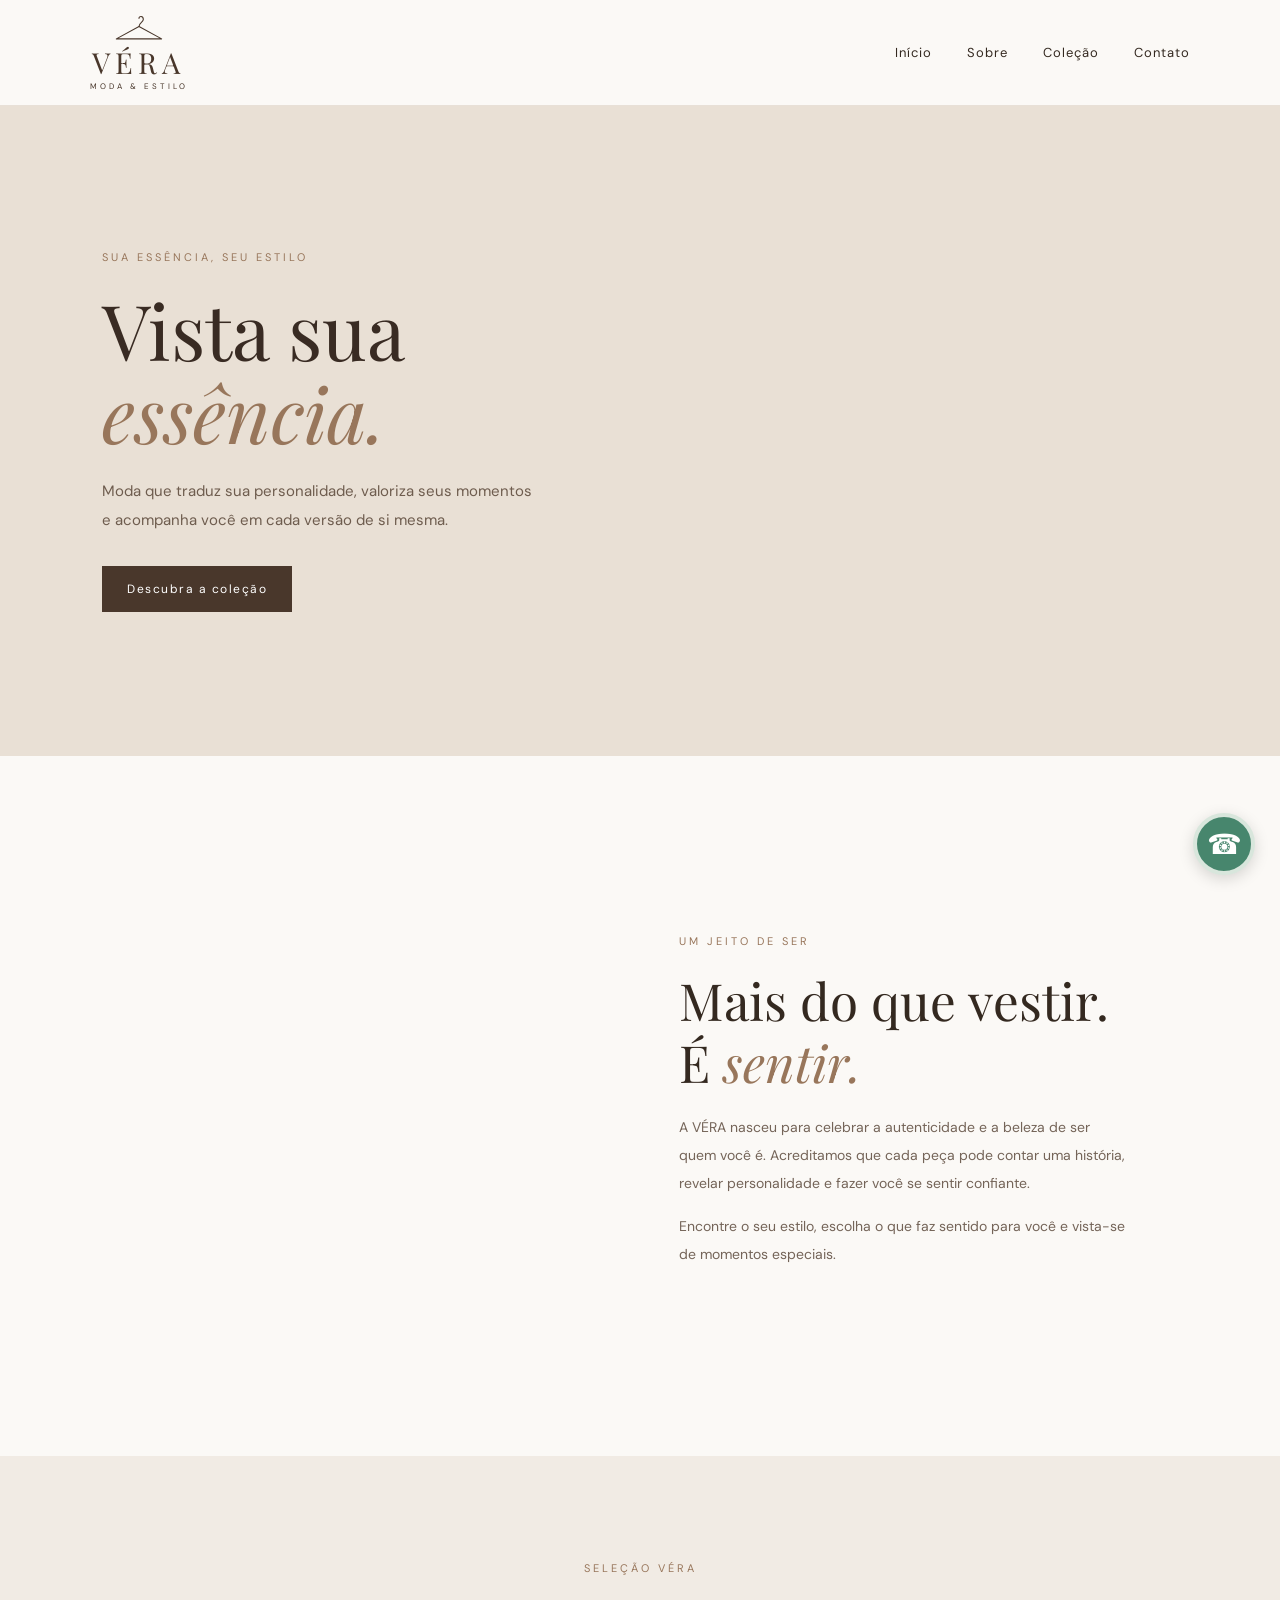
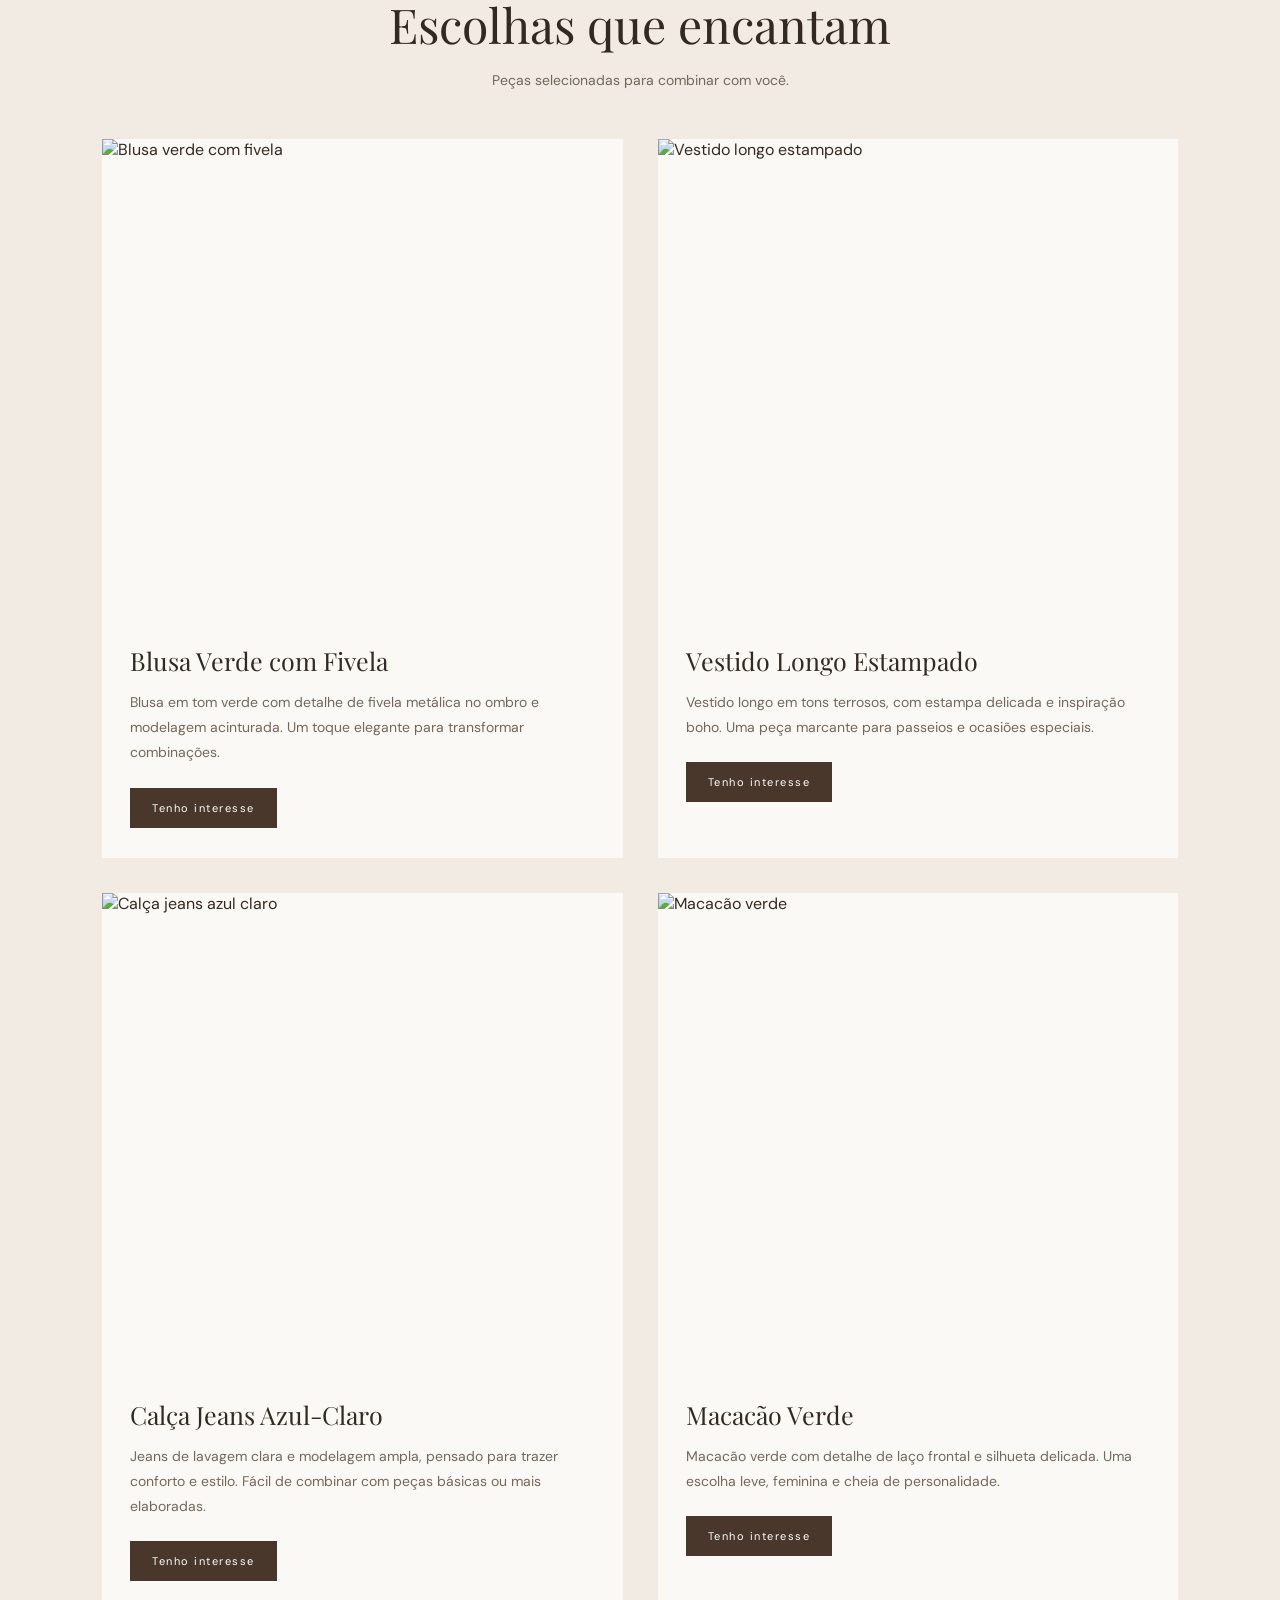
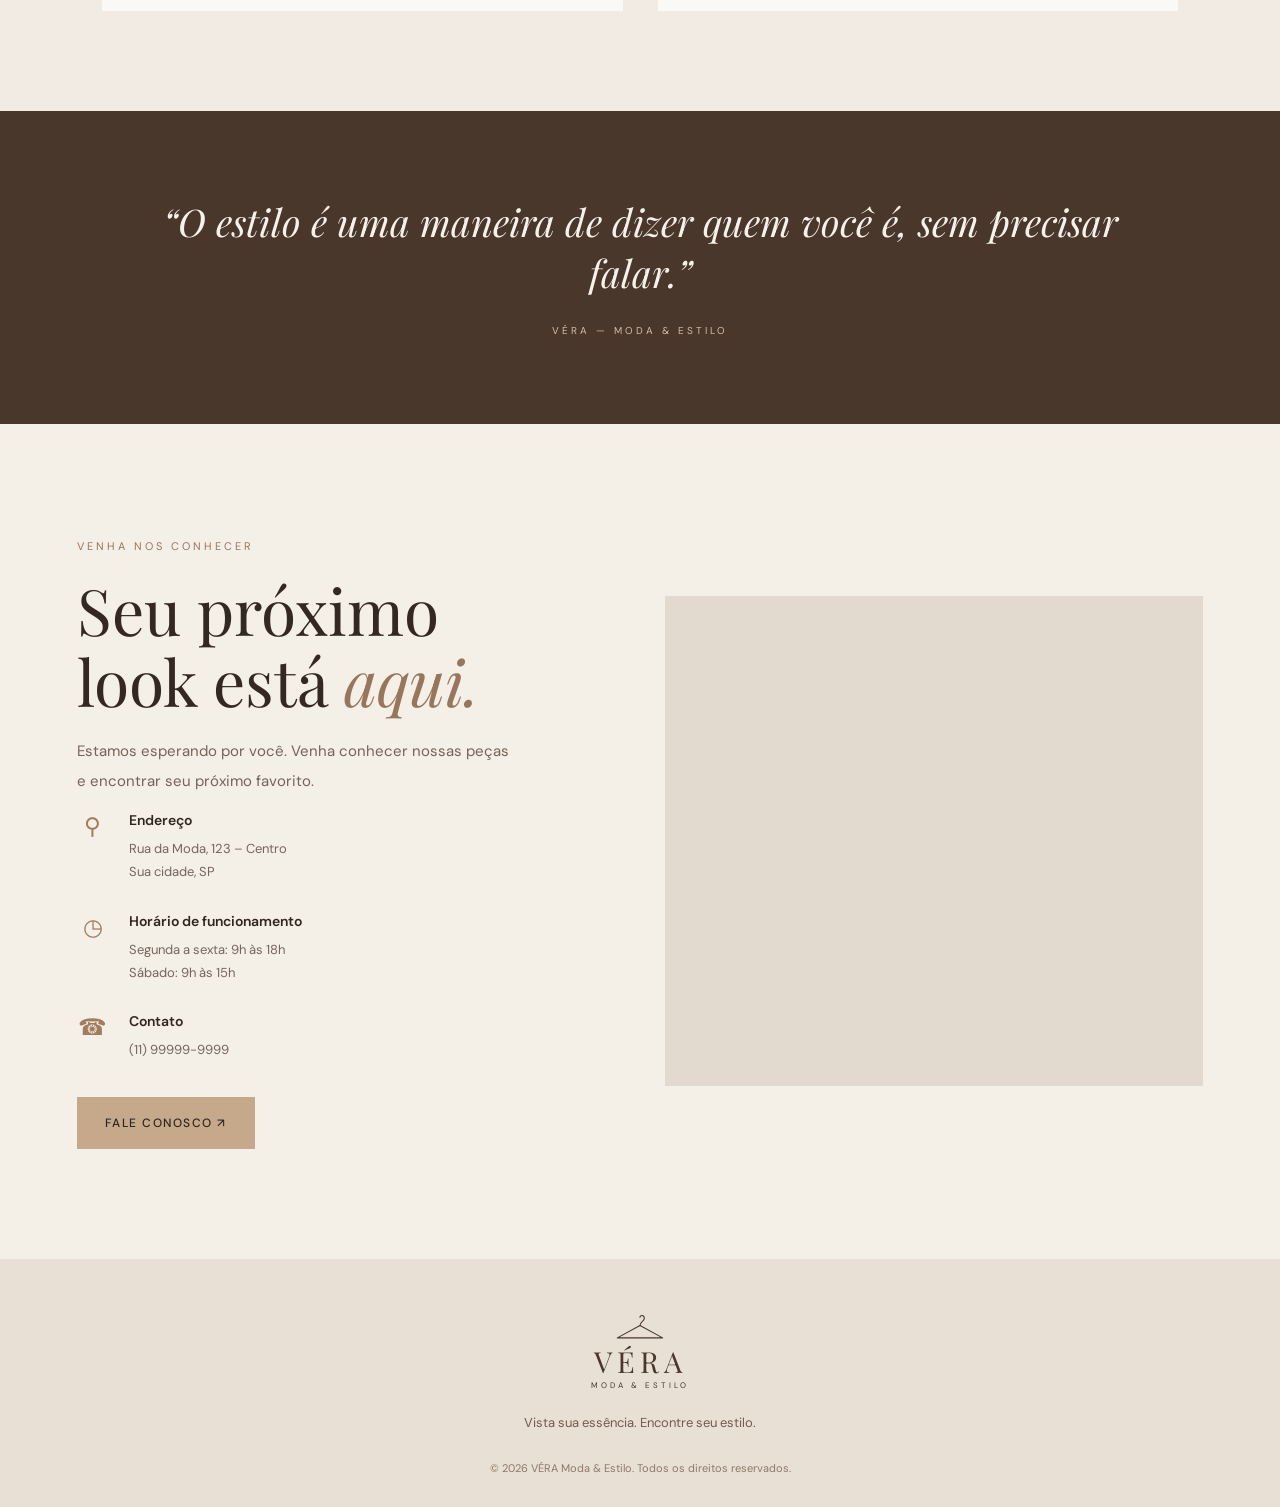
==== aula14/index.html @ 7b1ff332 "Aula - 14" ====
<!DOCTYPE html>
<html lang="pt-BR">
<head>
    <meta charset="UTF-8">
    <meta name="viewport" content="width=device-width, initial-scale=1.0">
    <title>VÉRA | Moda & Estilo</title>

    <link rel="preconnect" href="https://fonts.googleapis.com">
    <link rel="preconnect" href="https://fonts.gstatic.com" crossorigin>

    <link href="https://fonts.googleapis.com/css2?family=DM+Sans:wght@300;400;500;600&family=Playfair+Display:wght@400;500;600&display=swap" rel="stylesheet">

    <link rel="stylesheet" href="estilo.css">
</head>
<body>

    <!-- CABEÇALHO -->
    <header class="cabecalho">

        <a class="logo" href="#inicio">
            <svg class="logo-icon" viewBox="0 0 100 55" fill="none" xmlns="http://www.w3.org/2000/svg">
                <path d="M50 5 C50 0 58 0 58 7 C58 12 50 13 50 20" stroke="currentColor" stroke-width="2" stroke-linecap="round"/>
                <path d="M50 20 L8 43 L92 43 L50 20" stroke="currentColor" stroke-width="2" stroke-linejoin="round" stroke-linecap="round"/>
            </svg>
            <span class="logo-name">VÉRA</span>
            <span class="logo-sub">MODA & ESTILO</span>
        </a>

        <button class="menu-toggle" aria-label="Abrir menu" aria-expanded="false">☰</button>

        <nav class="nav">
            <a href="#inicio">Início</a>
            <a href="#sobre">Sobre</a>
            <a href="#colecao">Coleção</a>
            <a href="#contato">Contato</a>
        </nav>

    </header>

    <main>

        <!-- INÍCIO -->
        <section class="hero" id="inicio">

            <div class="hero-conteudo">
                <span class="eyebrow">SUA ESSÊNCIA, SEU ESTILO</span>

                <h1>Vista sua<br><em>essência.</em></h1>

                <p>
                    Moda que traduz sua personalidade, valoriza seus momentos
                    e acompanha você em cada versão de si mesma.
                </p>

                <a class="botao" href="#colecao">Descubra a coleção</a>
            </div>

            <div class="hero-imagem"></div>

        </section>

        <!-- SOBRE -->
        <section class="sobre" id="sobre">

            <div class="sobre-imagem"></div>

            <div class="sobre-texto">
                <span class="eyebrow">UM JEITO DE SER</span>

                <h2>Mais do que vestir.<br>É <em>sentir.</em></h2>

                <p>
                    A VÉRA nasceu para celebrar a autenticidade e a beleza
                    de ser quem você é. Acreditamos que cada peça pode
                    contar uma história, revelar personalidade e fazer
                    você se sentir confiante.
                </p>

                <p>
                    Encontre o seu estilo, escolha o que faz sentido para
                    você e vista-se de momentos especiais.
                </p>
            </div>

        </section>

        <!-- COLEÇÃO -->
        <section class="colecao" id="colecao">

            <div class="titulo-colecao">
                <span class="eyebrow">SELEÇÃO VÉRA</span>
                <h2>Escolhas que encantam</h2>
                <p>Peças selecionadas para combinar com você.</p>
            </div>

            <div class="produtos">

                <article class="produto">
                    <img src="imagens/blusa-verde.webp" alt="Blusa verde com fivela">
                    <div class="produto-info">
                        <h3>Blusa Verde com Fivela</h3>
                        <p>
                            Blusa em tom verde com detalhe de fivela
                            metálica no ombro e modelagem acinturada.
                            Um toque elegante para transformar combinações.
                        </p>
                        <a class="botao-comprar" href="https://wa.me/5511999999999?text=Olá!%20Tenho%20interesse%20na%20Blusa%20Verde%20com%20Fivela." target="_blank">
                            Tenho interesse
                        </a>
                    </div>
                </article>

                <article class="produto">
                    <img src="imagens/vestido-longo.webp" alt="Vestido longo estampado">
                    <div class="produto-info">
                        <h3>Vestido Longo Estampado</h3>
                        <p>
                            Vestido longo em tons terrosos, com estampa
                            delicada e inspiração boho. Uma peça marcante
                            para passeios e ocasiões especiais.
                        </p>
                        <a class="botao-comprar" href="https://wa.me/5511999999999?text=Olá!%20Tenho%20interesse%20no%20Vestido%20Longo%20Estampado." target="_blank">
                            Tenho interesse
                        </a>
                    </div>
                </article>

                <article class="produto">
                    <img src="imagens/calca-jeans.jpg" alt="Calça jeans azul claro">
                    <div class="produto-info">
                        <h3>Calça Jeans Azul-Claro</h3>
                        <p>
                            Jeans de lavagem clara e modelagem ampla,
                            pensado para trazer conforto e estilo.
                            Fácil de combinar com peças básicas
                            ou mais elaboradas.
                        </p>
                        <a class="botao-comprar" href="https://wa.me/5511999999999?text=Olá!%20Tenho%20interesse%20na%20Calça%20Jeans%20Azul-Claro." target="_blank">
                            Tenho interesse
                        </a>
                    </div>
                </article>

                <article class="produto">
                    <img src="imagens/macacao-verde.jpg" alt="Macacão verde">
                    <div class="produto-info">
                        <h3>Macacão Verde</h3>
                        <p>
                            Macacão verde com detalhe de laço frontal
                            e silhueta delicada. Uma escolha leve,
                            feminina e cheia de personalidade.
                        </p>
                        <a class="botao-comprar" href="https://wa.me/5511999999999?text=Olá!%20Tenho%20interesse%20no%20Macacão%20Verde." target="_blank">
                            Tenho interesse
                        </a>
                    </div>
                </article>

            </div>

        </section>

        <!-- FRASE -->
        <section class="frase">
            <p>
                “O estilo é uma maneira de dizer quem você é,
                sem precisar falar.”
            </p>
            <span>VÉRA — MODA & ESTILO</span>
        </section>

        <!-- CONTATO COM MAPA -->
        <section class="contato" id="contato">

            <div class="contato-texto">

                <span class="eyebrow">VENHA NOS CONHECER</span>

                <h2>Seu próximo<br>look está <em>aqui.</em></h2>

                <p class="contato-intro">
                    Estamos esperando por você. Venha conhecer
                    nossas peças e encontrar seu próximo favorito.
                </p>

                <div class="informacoes-contato">

                    <div class="item-contato">
                        <span class="icone-contato">⚲</span>
                        <div>
                            <h3>Endereço</h3>
                            <p>Rua da Moda, 123 – Centro</p>
                            <p>Sua cidade, SP</p>
                        </div>
                    </div>

                    <div class="item-contato">
                        <span class="icone-contato">◷</span>
                        <div>
                            <h3>Horário de funcionamento</h3>
                            <p>Segunda a sexta: 9h às 18h</p>
                            <p>Sábado: 9h às 15h</p>
                        </div>
                    </div>

                    <div class="item-contato">
                        <span class="icone-contato">☎</span>
                        <div>
                            <h3>Contato</h3>
                            <p>(11) 99999-9999</p>
                        </div>
                    </div>

                </div>

                <a class="botao contato-botao" href="https://wa.me/5511999999999" target="_blank">
                    FALE CONOSCO ↗
                </a>

            </div>

            <!-- MAPA -->
            <div class="mapa">
                <iframe
                    src="https://maps.google.com/maps?q=Sao%20Paulo%20SP&t=&z=13&ie=UTF8&iwloc=&output=embed"
                    width="100%"
                    height="100%"
                    style="border:0;"
                    allowfullscreen=""
                    loading="lazy"
                    referrerpolicy="no-referrer-when-downgrade">
                </iframe>
            </div>

        </section>

    </main>

    <!-- BOTÃO FLUTUANTE -->
    <a class="whatsapp-flutuante"
       href="https://wa.me/5511999999999"
       target="_blank"
       aria-label="Fale conosco pelo WhatsApp">

        <span>☎</span>

    </a>

    <!-- RODAPÉ -->
    <footer class="rodape">

        <a class="logo logo-footer" href="#inicio">
            <svg class="logo-icon" viewBox="0 0 100 55" fill="none" xmlns="http://www.w3.org/2000/svg">
                <path d="M50 5 C50 0 58 0 58 7 C58 12 50 13 50 20" stroke="currentColor" stroke-width="2" stroke-linecap="round"/>
                <path d="M50 20 L8 43 L92 43 L50 20" stroke="currentColor" stroke-width="2" stroke-linejoin="round" stroke-linecap="round"/>
            </svg>
            <span class="logo-name">VÉRA</span>
            <span class="logo-sub">MODA & ESTILO</span>
        </a>

        <p>Vista sua essência. Encontre seu estilo.</p>

        <small>© 2026 VÉRA Moda & Estilo. Todos os direitos reservados.</small>

    </footer>

    <script src="script.js"></script>

</body>
</html>
---- aula14/estilo.css ----
/* CONFIGURAÇÕES GERAIS */
* {
    margin: 0;
    padding: 0;
    box-sizing: border-box;
}

html {
    scroll-behavior: smooth;
}

body {
    font-family: 'DM Sans', sans-serif;
    color: #342920;
    background: #fbf9f6;
}

a {
    color: inherit;
}

/* CABEÇALHO */
.cabecalho {
    min-height: 100px;
    padding: 15px 7%;
    display: flex;
    justify-content: space-between;
    align-items: center;
    background: #fbf9f6;
    position: sticky;
    top: 0;
    z-index: 20;
    border-bottom: 1px solid #e8e0d7;
}

.logo {
    display: flex;
    flex-direction: column;
    align-items: center;
    text-decoration: none;
    color: #49372b;
    line-height: 1;
}

.logo-icon {
    width: 54px;
    height: 31px;
    margin-bottom: 2px;
}

.logo-name {
    font-family: 'Playfair Display', serif;
    font-size: 29px;
    letter-spacing: 5px;
}

.logo-sub {
    font-size: 8px;
    letter-spacing: 3px;
    margin-top: 5px;
}

.nav {
    display: flex;
    gap: 35px;
    align-items: center;
}

.nav a {
    text-decoration: none;
    font-size: 13px;
    letter-spacing: 1px;
    transition: color .25s;
}

.nav a:hover {
    color: #a17d5e;
}

.menu-toggle {
    display: none;
    border: 0;
    background: transparent;
    font-size: 27px;
    color: #49372b;
    cursor: pointer;
}

/* INÍCIO */
.hero {
    min-height: 650px;
    display: grid;
    grid-template-columns: 1fr 1fr;
    background: #e9e0d5;
}

.hero-conteudo {
    display: flex;
    flex-direction: column;
    align-items: flex-start;
    justify-content: center;
    padding: 80px 12% 80px 16%;
}

.eyebrow {
    color: #98765b;
    font-size: 11px;
    letter-spacing: 3px;
}

h1, h2, .produto-info h3 {
    font-family: 'Playfair Display', serif;
    font-weight: 400;
}

.hero h1 {
    font-size: clamp(48px, 6vw, 82px);
    line-height: 1.08;
    margin: 24px 0;
    color: #392b23;
}

.hero h1 em, h2 em {
    color: #98765b;
    font-weight: 400;
}

.hero p {
    max-width: 430px;
    color: #6e5c4e;
    line-height: 1.9;
    font-size: 15px;
    margin-bottom: 32px;
}

.botao, .botao-comprar {
    display: inline-block;
    padding: 15px 25px;
    text-decoration: none;
    background: #49372b;
    color: #fff;
    font-size: 12px;
    letter-spacing: 1.5px;
    transition: background .3s;
}

.botao:hover, .botao-comprar:hover {
    background: #8a6b51;
}

.hero-imagem {
    min-height: 650px;
    background: url('https://images.unsplash.com/photo-1483985988355-763728e1935b?auto=format&fit=crop&w=1200&q=85') center 30%/cover no-repeat;
}

/* SOBRE */
.sobre {
    display: grid;
    grid-template-columns: 1fr 1fr;
    gap: 8%;
    align-items: center;
    padding: 110px 12%;
}

.sobre-imagem {
    min-height: 480px;
    background: url('https://images.unsplash.com/photo-1490481651871-ab68de25d43d?auto=format&fit=crop&w=1000&q=85') center/cover no-repeat;
}

.sobre-texto h2, .contato h2 {
    font-size: clamp(38px, 4vw, 58px);
    line-height: 1.2;
    margin: 20px 0;
}

.sobre-texto p, .contato-texto p {
    font-size: 14px;
    line-height: 2;
    color: #746458;
    margin-bottom: 15px;
}

/* COLEÇÃO */
.colecao {
    padding: 100px 8%;
    background: #f1ebe4;
}

.titulo-colecao {
    text-align: center;
    margin-bottom: 50px;
}

.titulo-colecao h2 {
    font-size: clamp(34px, 4vw, 48px);
    margin: 15px 0;
}

.titulo-colecao p {
    color: #75665b;
    font-size: 14px;
}

.produtos {
    display: grid;
    grid-template-columns: repeat(2, minmax(0, 1fr));
    gap: 35px;
    max-width: 1150px;
    margin: auto;
}

.produto {
    background: #fbf9f6;
    overflow: hidden;
    transition: transform .3s;
}

.produto:hover {
    transform: translateY(-5px);
}

.produto img {
    width: 100%;
    height: 480px;
    object-fit: cover;
    display: block;
}

.produto-info {
    padding: 25px 28px 30px;
}

.produto-info h3 {
    font-size: 25px;
    margin-bottom: 13px;
}

.produto-info p {
    font-size: 14px;
    color: #75665b;
    line-height: 1.8;
    margin-bottom: 22px;
}

.botao-comprar {
    font-size: 11px;
    padding: 13px 22px;
}

/* FRASE */
.frase {
    padding: 85px 10%;
    text-align: center;
    background: #49372b;
    color: #f7f1ea;
}

.frase p {
    font-family: 'Playfair Display', serif;
    font-style: italic;
    font-size: clamp(25px, 3vw, 38px);
    margin-bottom: 20px;
}

.frase span {
    font-size: 10px;
    letter-spacing: 3px;
    color: #d2bda9;
}

/* CONTATO */
.contato {
    padding: 110px 6%;
    background: #f4efe7;
    display: grid;
    grid-template-columns: 1fr 1fr;
    gap: 50px;
    align-items: center;
}

.contato-texto {
    max-width: 530px;
}

.contato h2 {
    font-size: clamp(45px, 5vw, 65px);
    margin: 20px 0;
    line-height: 1.1;
}

.contato-intro {
    max-width: 440px;
    margin-bottom: 35px;
    font-size: 15px !important;
}

.informacoes-contato {
    display: flex;
    flex-direction: column;
    gap: 28px;
    margin-bottom: 35px;
}

.item-contato {
    display: flex;
    gap: 20px;
    align-items: flex-start;
}

.icone-contato {
    min-width: 32px;
    color: #a17d5e;
    font-size: 23px;
    text-align: center;
}

.item-contato h3 {
    font-family: 'DM Sans', sans-serif;
    font-size: 14px;
    font-weight: 600;
    margin-bottom: 8px;
    color: #30251f;
}

.item-contato p {
    color: #75665b;
    font-size: 13px;
    line-height: 1.8;
    margin: 0;
}

.contato-botao {
    padding: 18px 28px;
    background: #c6a98b;
    color: #2e241d;
    font-weight: 500;
}

.contato-botao:hover {
    background: #a17d5e;
    color: white;
}

/* MAPA */
.mapa {
    width: 100%;
    height: 490px;
    overflow: hidden;
    background: #e2d9cf;
}

.mapa iframe {
    width: 100%;
    height: 100%;
    border: none;
}

/* WHATSAPP FLUTUANTE */
.whatsapp-flutuante {
    position: fixed;
    bottom: 25px;
    right: 25px;
    width: 62px;
    height: 62px;
    border-radius: 50%;
    background: #47866d;
    color: white;
    text-decoration: none;
    display: flex;
    justify-content: center;
    align-items: center;
    font-size: 28px;
    z-index: 100;
    border: 4px solid #d8e6dc;
    box-shadow: 0 4px 15px rgba(0,0,0,.15);
    transition: transform .3s, background .3s;
}

.whatsapp-flutuante:hover {
    transform: scale(1.1);
    background: #35745c;
}

/* RODAPÉ */
.rodape {
    text-align: center;
    padding: 55px 20px 30px;
    background: #e9e0d5;
}

.logo-footer {
    margin: 0 auto 25px;
}

.rodape p {
    color: #6e5c4e;
    font-size: 13px;
    margin-bottom: 25px;
}

.rodape small {
    font-size: 11px;
    color: #8b7868;
}

/* RESPONSIVIDADE */
@media (max-width: 800px) {

    .cabecalho {
        min-height: 85px;
        padding: 12px 6%;
    }

    .menu-toggle {
        display: block;
    }

    .nav {
        display: none;
        position: absolute;
        top: 100%;
        left: 0;
        right: 0;
        background: #fbf9f6;
        padding: 22px;
        flex-direction: column;
        gap: 22px;
        border-bottom: 1px solid #e8e0d7;
    }

    .nav.open {
        display: flex;
    }

    .hero {
        grid-template-columns: 1fr;
    }

    .hero-conteudo {
        padding: 70px 8%;
    }

    .hero-imagem {
        min-height: 420px;
    }

    .sobre {
        grid-template-columns: 1fr;
        padding: 70px 8%;
        gap: 35px;
    }

    .sobre-imagem {
        min-height: 350px;
    }

    .colecao {
        padding: 70px 6%;
    }

    .produtos {
        grid-template-columns: 1fr;
        gap: 25px;
    }

    .produto img {
        height: 430px;
    }

    .contato {
        grid-template-columns: 1fr;
        padding: 75px 8%;
        gap: 40px;
    }

    .mapa {
        height: 400px;
    }
}

/* CELULARES */
@media (max-width: 480px) {

    .produto img {
        height: 350px;
    }

    .hero-imagem {
        min-height: 330px;
    }

    .sobre-imagem {
        min-height: 300px;
    }

    .contato h2 {
        font-size: 43px;
    }

    .mapa {
        height: 350px;
    }

    .whatsapp-flutuante {
        width: 56px;
        height: 56px;
        right: 15px;
        bottom: 15px;
    }
}
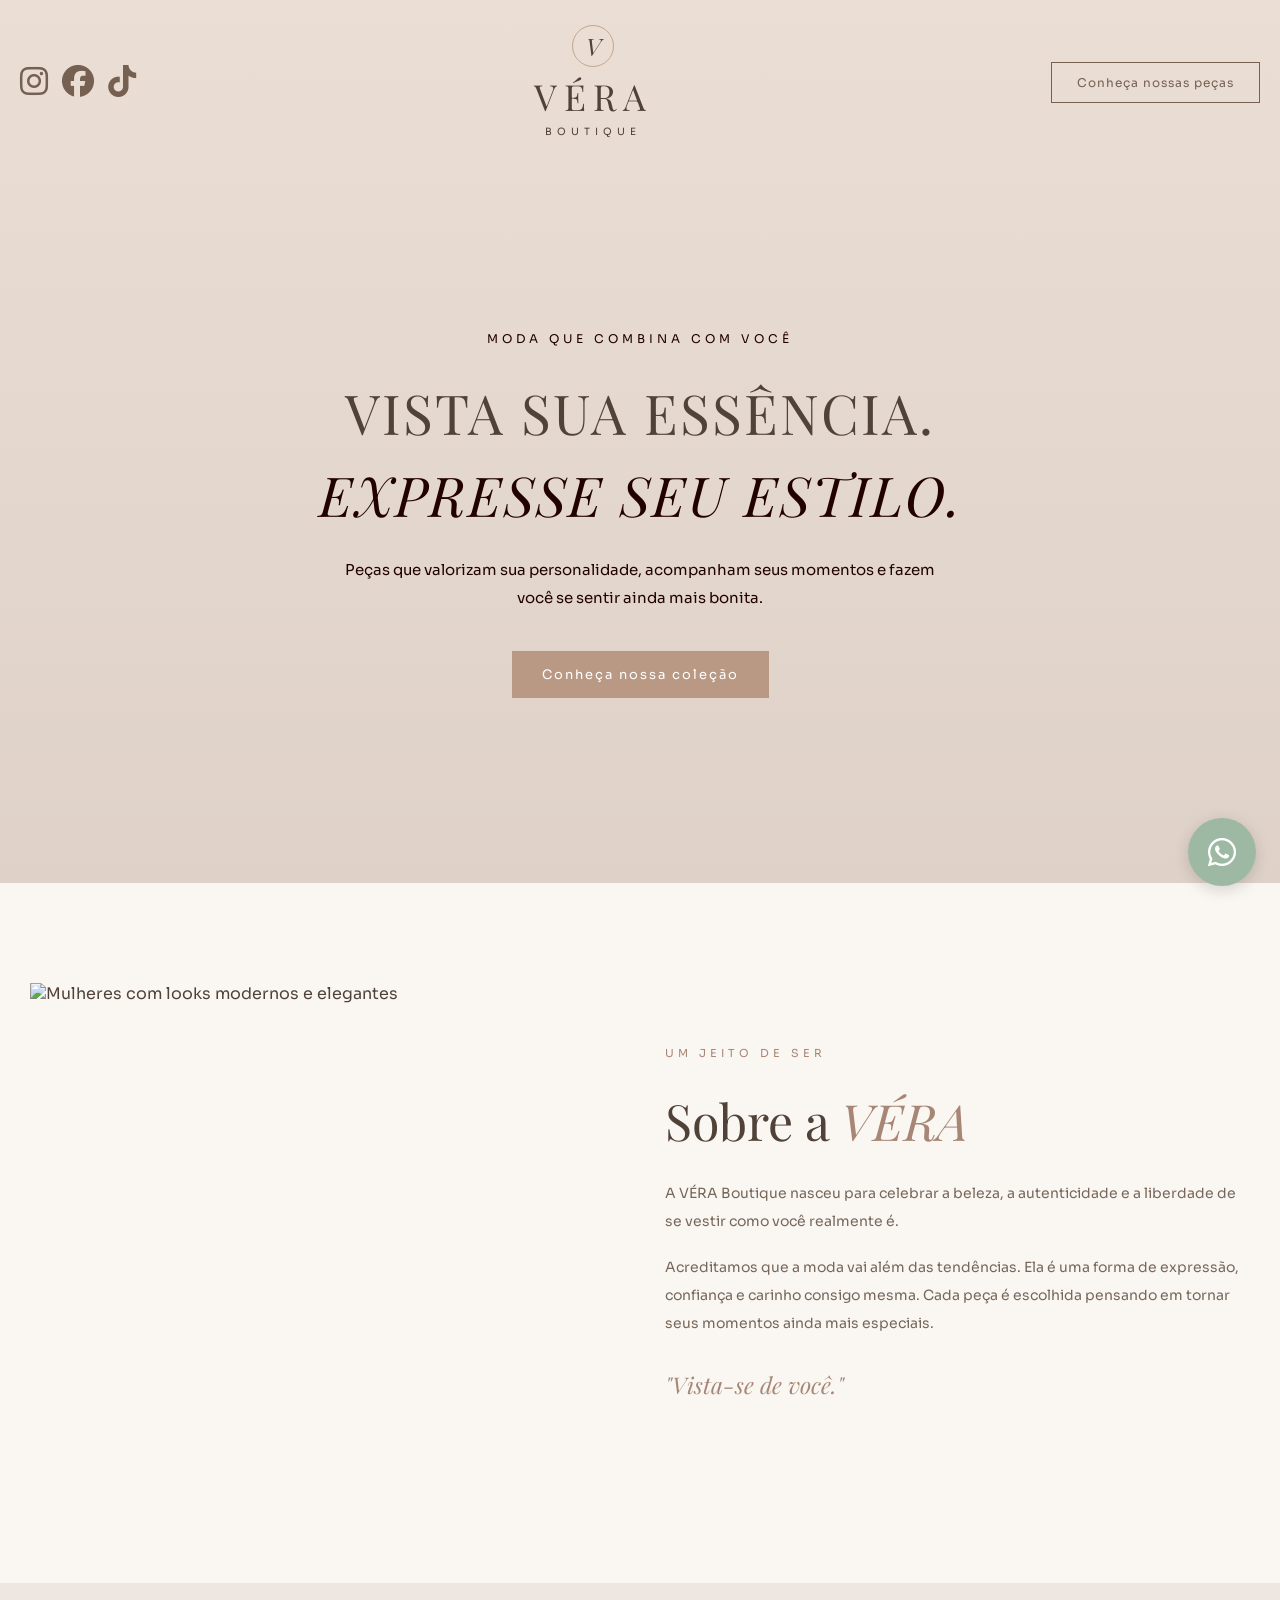
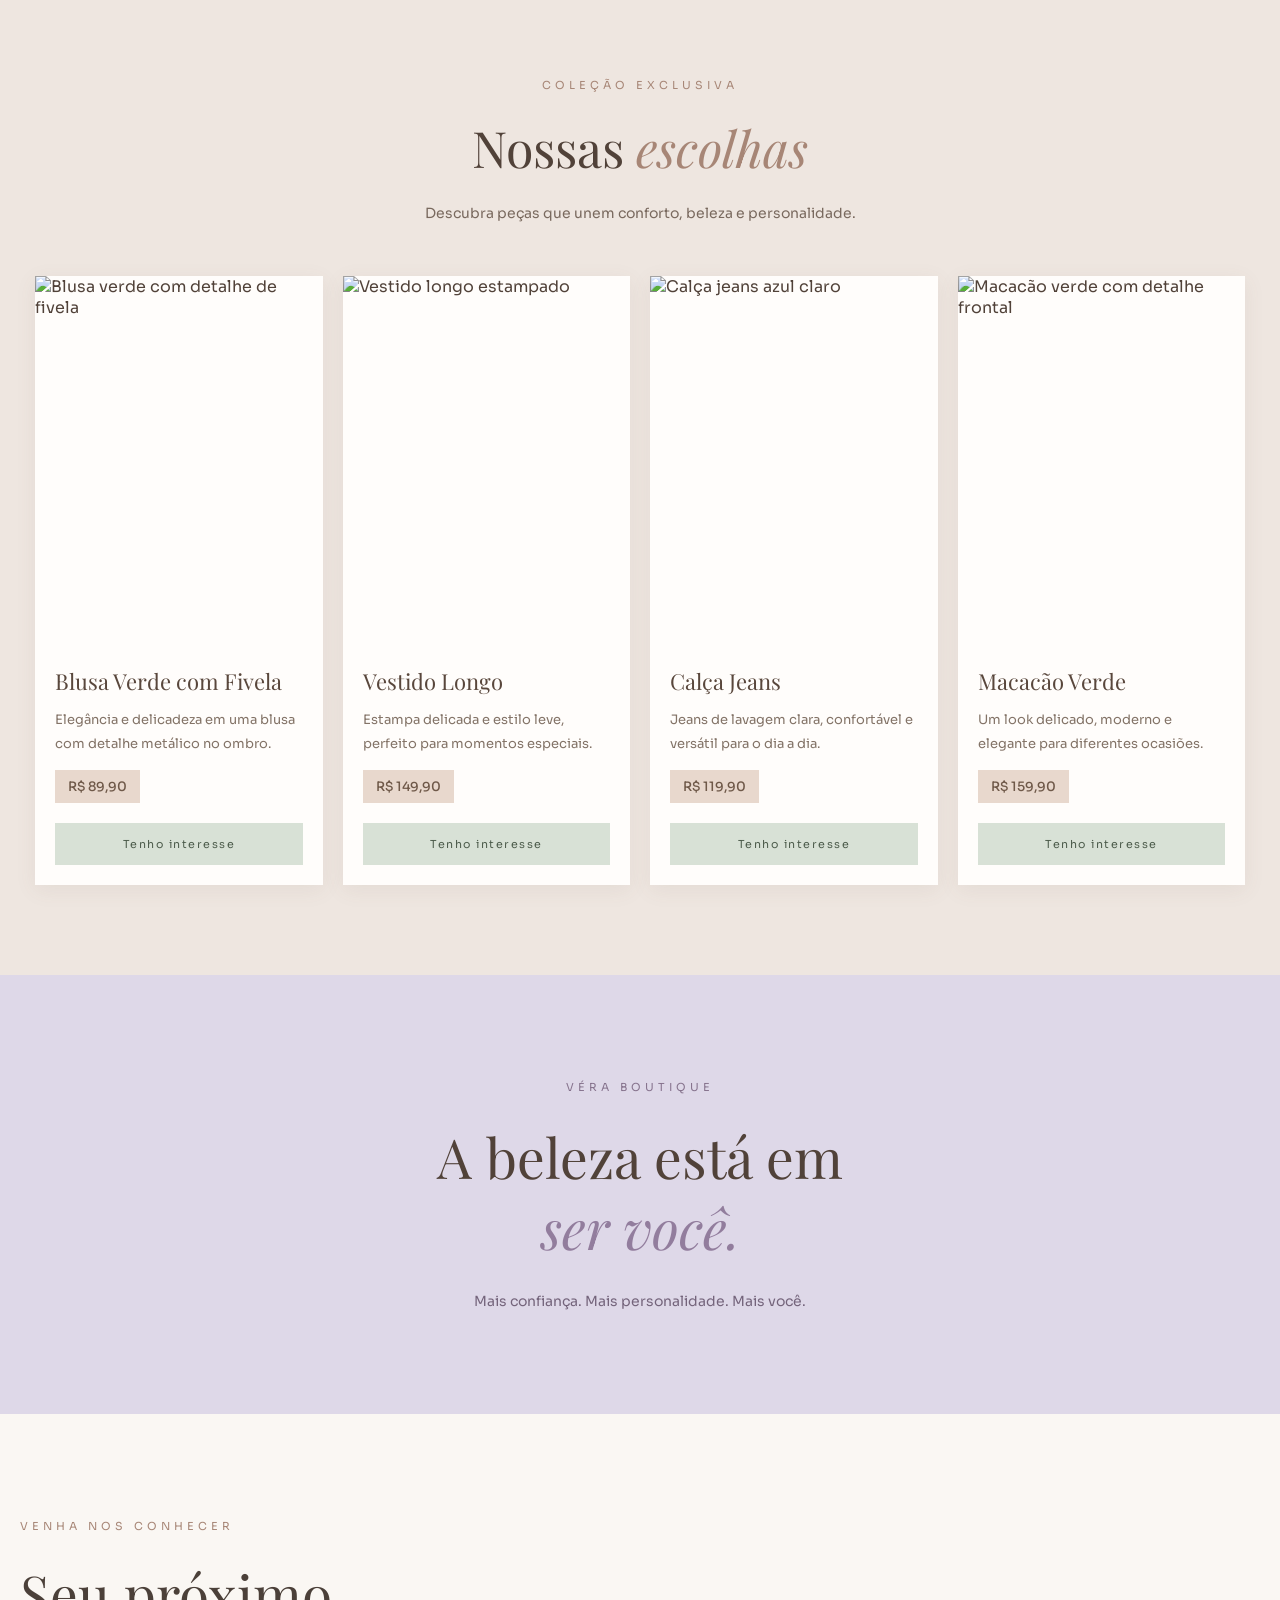
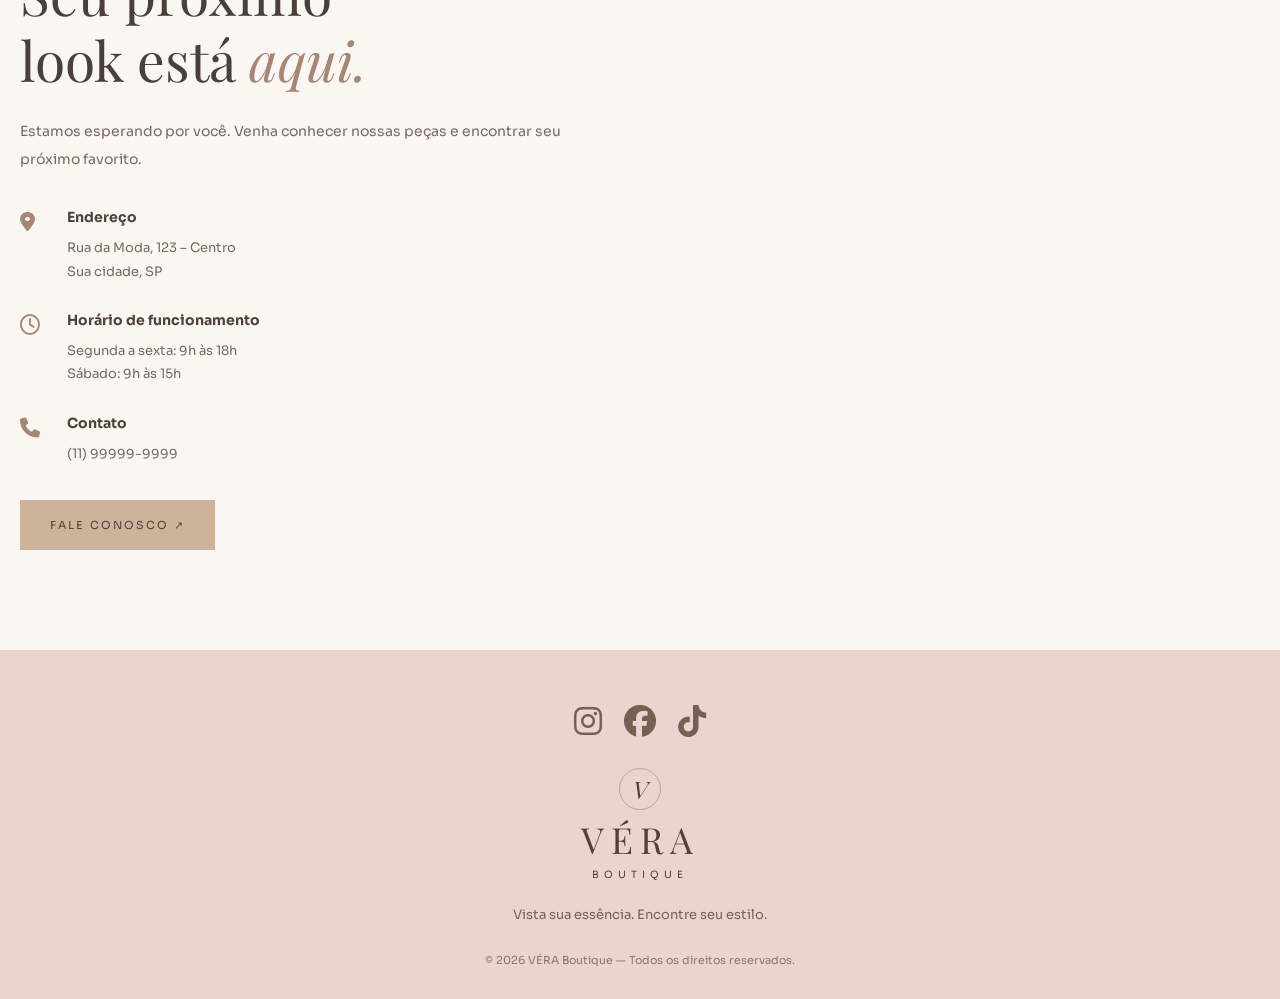
==== commit f1649a94: "Aula -14" ====
--- a/aula14/index.html
+++ b/aula14/index.html
@@ -1,270 +1,460 @@
-
 <!DOCTYPE html>
 <html lang="pt-BR">
 <head>
     <meta charset="UTF-8">
     <meta name="viewport" content="width=device-width, initial-scale=1.0">
-    <title>VÉRA | Moda & Estilo</title>
-
-    <link rel="preconnect" href="https://fonts.googleapis.com">
-    <link rel="preconnect" href="https://fonts.gstatic.com" crossorigin>
-
-    <link href="https://fonts.googleapis.com/css2?family=DM+Sans:wght@300;400;500;600&family=Playfair+Display:wght@400;500;600&display=swap" rel="stylesheet">
-
+    <meta name="description" content="VÉRA Boutique - moda, elegância e estilo.">
+    <title>VÉRA Boutique - Moda & Estilo</title>
+
+    <!-- ANIMAÇÕES AOS -->
+    <link rel="stylesheet" href="https://unpkg.com/aos@2.3.1/dist/aos.css">
+    <script src="https://unpkg.com/aos@2.3.1/dist/aos.js"></script>
+
+    <!-- ÍCONES FONT AWESOME -->
+    <link rel="stylesheet" href="https://cdnjs.cloudflare.com/ajax/libs/font-awesome/6.5.2/css/all.min.css">
+
+    <!-- FONTE -->
+    <link href="https://fonts.googleapis.com/css2?family=Sora:wght@300;400;500;600&family=Playfair+Display:ital,wght@0,400;0,500;0,600;1,400&display=swap" rel="stylesheet">
+
+    <!-- CSS -->
     <link rel="stylesheet" href="estilo.css">
 </head>
+
 <body>
 
     <!-- CABEÇALHO -->
-    <header class="cabecalho">
-
-        <a class="logo" href="#inicio">
-            <svg class="logo-icon" viewBox="0 0 100 55" fill="none" xmlns="http://www.w3.org/2000/svg">
-                <path d="M50 5 C50 0 58 0 58 7 C58 12 50 13 50 20" stroke="currentColor" stroke-width="2" stroke-linecap="round"/>
-                <path d="M50 20 L8 43 L92 43 L50 20" stroke="currentColor" stroke-width="2" stroke-linejoin="round" stroke-linecap="round"/>
-            </svg>
-            <span class="logo-name">VÉRA</span>
-            <span class="logo-sub">MODA & ESTILO</span>
-        </a>
-
-        <button class="menu-toggle" aria-label="Abrir menu" aria-expanded="false">☰</button>
-
-        <nav class="nav">
-            <a href="#inicio">Início</a>
-            <a href="#sobre">Sobre</a>
-            <a href="#colecao">Coleção</a>
-            <a href="#contato">Contato</a>
-        </nav>
-
-    </header>
-
-    <main>
-
-        <!-- INÍCIO -->
-        <section class="hero" id="inicio">
-
-            <div class="hero-conteudo">
-                <span class="eyebrow">SUA ESSÊNCIA, SEU ESTILO</span>
-
-                <h1>Vista sua<br><em>essência.</em></h1>
+    <div class="fundo-inicio">
+
+        <header>
+
+            <nav class="cabecalho-conteudo conteiner">
+
+                <div class="cabecalho-icones" data-aos="fade-down">
+
+                    <a href="#" aria-label="Instagram">
+                        <i class="fa-brands fa-instagram fa-2x"></i>
+                    </a>
+
+                    <a href="#" aria-label="Facebook">
+                        <i class="fa-brands fa-facebook fa-2x"></i>
+                    </a>
+
+                    <a href="#" aria-label="TikTok">
+                        <i class="fa-brands fa-tiktok fa-2x"></i>
+                    </a>
+
+                </div>
+
+                <div class="cabecalho-logo" data-aos="fade-up" data-aos-delay="300">
+
+                    <a href="#inicio" class="logo">
+
+                        <span class="logo-simbolo">V</span>
+
+                        <span class="logo-nome">VÉRA</span>
+
+                        <span class="logo-subtitulo">BOUTIQUE</span>
+
+                    </a>
+
+                </div>
+
+                <div data-aos="fade-down">
+
+                    <a class="cabecalho-botao"
+                       href="https://wa.me/5511999999999"
+                       target="_blank" rel="noopener">
+
+                        Conheça nossas peças
+
+                    </a>
+
+                </div>
+
+            </nav>
+
+            <!-- DESTAQUE -->
+            <main class="destaque conteiner" id="inicio"
+                  data-aos="fade-up" data-aos-delay="400">
+
+                <span class="destaque-legenda">
+                    MODA QUE COMBINA COM VOCÊ
+                </span>
+
+                <h1>
+                    VISTA SUA ESSÊNCIA.<br>
+                    <span>EXPRESSE SEU ESTILO.</span>
+                </h1>
 
                 <p>
-                    Moda que traduz sua personalidade, valoriza seus momentos
-                    e acompanha você em cada versão de si mesma.
+                    Peças que valorizam sua personalidade,
+                    acompanham seus momentos e fazem você
+                    se sentir ainda mais bonita.
                 </p>
 
-                <a class="botao" href="#colecao">Descubra a coleção</a>
+                <a href="#colecao" class="botao-contato">
+                    Conheça nossa coleção
+                </a>
+
+            </main>
+
+        </header>
+
+    </div>
+
+    <!-- SOBRE -->
+    <section class="sobre" id="sobre">
+
+        <div class="conteiner sobre-conteudo">
+
+            <div data-aos="zoom-in" data-aos-delay="100">
+
+                <img
+                    src="https://images.unsplash.com/photo-1483985988355-763728e1935b?auto=format&fit=crop&w=1000&q=85"
+                    alt="Mulheres com looks modernos e elegantes">
+
             </div>
 
-            <div class="hero-imagem"></div>
-
-        </section>
-
-        <!-- SOBRE -->
-        <section class="sobre" id="sobre">
-
-            <div class="sobre-imagem"></div>
-
-            <div class="sobre-texto">
-                <span class="eyebrow">UM JEITO DE SER</span>
-
-                <h2>Mais do que vestir.<br>É <em>sentir.</em></h2>
+            <div class="sobre-descricao"
+                 data-aos="zoom-out-left" data-aos-delay="250">
+
+                <span class="subtitulo">UM JEITO DE SER</span>
+
+                <h2>Sobre a <span>VÉRA</span></h2>
 
                 <p>
-                    A VÉRA nasceu para celebrar a autenticidade e a beleza
-                    de ser quem você é. Acreditamos que cada peça pode
-                    contar uma história, revelar personalidade e fazer
-                    você se sentir confiante.
+                    A VÉRA Boutique nasceu para celebrar a beleza,
+                    a autenticidade e a liberdade de se vestir
+                    como você realmente é.
                 </p>
 
                 <p>
-                    Encontre o seu estilo, escolha o que faz sentido para
-                    você e vista-se de momentos especiais.
+                    Acreditamos que a moda vai além das tendências.
+                    Ela é uma forma de expressão, confiança e
+                    carinho consigo mesma. Cada peça é escolhida
+                    pensando em tornar seus momentos ainda mais especiais.
                 </p>
+
+                <p class="frase-sobre">
+                    "Vista-se de você."
+                </p>
+
             </div>
 
-        </section>
-
-        <!-- COLEÇÃO -->
-        <section class="colecao" id="colecao">
-
-            <div class="titulo-colecao">
-                <span class="eyebrow">SELEÇÃO VÉRA</span>
-                <h2>Escolhas que encantam</h2>
-                <p>Peças selecionadas para combinar com você.</p>
-            </div>
-
-            <div class="produtos">
-
-                <article class="produto">
-                    <img src="imagens/blusa-verde.webp" alt="Blusa verde com fivela">
-                    <div class="produto-info">
-                        <h3>Blusa Verde com Fivela</h3>
+        </div>
+
+    </section>
+
+    <!-- COLEÇÃO -->
+    <section class="servicos" id="colecao">
+
+        <div class="servicos-conteudo conteiner">
+
+            <span class="subtitulo">COLEÇÃO EXCLUSIVA</span>
+
+            <h2>Nossas <span>escolhas</span></h2>
+
+            <p>
+                Descubra peças que unem conforto, beleza
+                e personalidade.
+            </p>
+
+        </div>
+
+        <div class="cortes">
+
+            <!-- PRODUTO 1 -->
+            <article class="corte" data-aos="fade-up" data-aos-delay="150">
+
+                <img src="imagem/blusa-verde.webp"
+                     alt="Blusa verde com detalhe de fivela">
+
+                <div class="corte-info">
+
+                    <div class="produto-texto">
+                        <strong>Blusa Verde com Fivela</strong>
+
                         <p>
-                            Blusa em tom verde com detalhe de fivela
-                            metálica no ombro e modelagem acinturada.
-                            Um toque elegante para transformar combinações.
+                            Elegância e delicadeza em uma blusa
+                            com detalhe metálico no ombro.
                         </p>
-                        <a class="botao-comprar" href="https://wa.me/5511999999999?text=Olá!%20Tenho%20interesse%20na%20Blusa%20Verde%20com%20Fivela." target="_blank">
-                            Tenho interesse
-                        </a>
-                    </div>
-                </article>
-
-                <article class="produto">
-                    <img src="imagens/vestido-longo.webp" alt="Vestido longo estampado">
-                    <div class="produto-info">
-                        <h3>Vestido Longo Estampado</h3>
+                    </div>
+
+                    <span class="corte-preco">R$ 89,90</span>
+
+                </div>
+
+                <a href="https://wa.me/5511999999999?text=Tenho%20interesse%20na%20Blusa%20Verde"
+                   target="_blank" rel="noopener"
+                   class="produto-botao">
+
+                    Tenho interesse
+
+                </a>
+
+            </article>
+
+            <!-- PRODUTO 2 -->
+            <article class="corte" data-aos="fade-up" data-aos-delay="250">
+
+                <img src="imagem/vestido-longo.webp"
+                     alt="Vestido longo estampado">
+
+                <div class="corte-info">
+
+                    <div class="produto-texto">
+                        <strong>Vestido Longo</strong>
+
                         <p>
-                            Vestido longo em tons terrosos, com estampa
-                            delicada e inspiração boho. Uma peça marcante
-                            para passeios e ocasiões especiais.
+                            Estampa delicada e estilo leve,
+                            perfeito para momentos especiais.
                         </p>
-                        <a class="botao-comprar" href="https://wa.me/5511999999999?text=Olá!%20Tenho%20interesse%20no%20Vestido%20Longo%20Estampado." target="_blank">
-                            Tenho interesse
-                        </a>
-                    </div>
-                </article>
-
-                <article class="produto">
-                    <img src="imagens/calca-jeans.jpg" alt="Calça jeans azul claro">
-                    <div class="produto-info">
-                        <h3>Calça Jeans Azul-Claro</h3>
+                    </div>
+
+                    <span class="corte-preco">R$ 149,90</span>
+
+                </div>
+
+                <a href="https://wa.me/5511999999999?text=Tenho%20interesse%20no%20Vestido%20Longo"
+                   target="_blank" rel="noopener"
+                   class="produto-botao">
+
+                    Tenho interesse
+
+                </a>
+
+            </article>
+
+            <!-- PRODUTO 3 -->
+            <article class="corte" data-aos="fade-up" data-aos-delay="350">
+
+                <img src="imagem/calca-jeans.jpg"
+                     alt="Calça jeans azul claro">
+
+                <div class="corte-info">
+
+                    <div class="produto-texto">
+                        <strong>Calça Jeans</strong>
+
                         <p>
-                            Jeans de lavagem clara e modelagem ampla,
-                            pensado para trazer conforto e estilo.
-                            Fácil de combinar com peças básicas
-                            ou mais elaboradas.
+                            Jeans de lavagem clara, confortável
+                            e versátil para o dia a dia.
                         </p>
-                        <a class="botao-comprar" href="https://wa.me/5511999999999?text=Olá!%20Tenho%20interesse%20na%20Calça%20Jeans%20Azul-Claro." target="_blank">
-                            Tenho interesse
-                        </a>
-                    </div>
-                </article>
-
-                <article class="produto">
-                    <img src="imagens/macacao-verde.jpg" alt="Macacão verde">
-                    <div class="produto-info">
-                        <h3>Macacão Verde</h3>
+                    </div>
+
+                    <span class="corte-preco">R$ 119,90</span>
+
+                </div>
+
+                <a href="https://wa.me/5511999999999?text=Tenho%20interesse%20na%20Calca%20Jeans"
+                   target="_blank" rel="noopener"
+                   class="produto-botao">
+
+                    Tenho interesse
+
+                </a>
+
+            </article>
+
+            <!-- PRODUTO 4 -->
+            <article class="corte" data-aos="fade-up" data-aos-delay="450">
+
+                <img src="imagem/macacao-verde.jpg"
+                     alt="Macacão verde com detalhe frontal">
+
+                <div class="corte-info">
+
+                    <div class="produto-texto">
+                        <strong>Macacão Verde</strong>
+
                         <p>
-                            Macacão verde com detalhe de laço frontal
-                            e silhueta delicada. Uma escolha leve,
-                            feminina e cheia de personalidade.
+                            Um look delicado, moderno e elegante
+                            para diferentes ocasiões.
                         </p>
-                        <a class="botao-comprar" href="https://wa.me/5511999999999?text=Olá!%20Tenho%20interesse%20no%20Macacão%20Verde." target="_blank">
-                            Tenho interesse
-                        </a>
-                    </div>
-                </article>
-
-            </div>
-
-        </section>
-
-        <!-- FRASE -->
-        <section class="frase">
+                    </div>
+
+                    <span class="corte-preco">R$ 159,90</span>
+
+                </div>
+
+                <a href="https://wa.me/5511999999999?text=Tenho%20interesse%20no%20Macacao%20Verde"
+                   target="_blank" rel="noopener"
+                   class="produto-botao">
+
+                    Tenho interesse
+
+                </a>
+
+            </article>
+
+        </div>
+
+    </section>
+
+    <!-- FRASE -->
+    <section class="frase-destaque">
+
+        <div class="frase-conteudo" data-aos="fade-up">
+
+            <span>VÉRA BOUTIQUE</span>
+
+            <h2>
+                A beleza está em<br>
+                <em>ser você.</em>
+            </h2>
+
             <p>
-                “O estilo é uma maneira de dizer quem você é,
-                sem precisar falar.”
+                Mais confiança. Mais personalidade.
+                Mais você.
             </p>
-            <span>VÉRA — MODA & ESTILO</span>
-        </section>
-
-        <!-- CONTATO COM MAPA -->
-        <section class="contato" id="contato">
-
-            <div class="contato-texto">
-
-                <span class="eyebrow">VENHA NOS CONHECER</span>
-
-                <h2>Seu próximo<br>look está <em>aqui.</em></h2>
-
-                <p class="contato-intro">
+
+        </div>
+
+    </section>
+
+    <!-- LOCALIZAÇÃO -->
+    <section class="localizacao" id="contato">
+
+        <div class="localizacao-conteudo conteiner">
+
+            <div class="localizacao-texto" data-aos="fade-right">
+
+                <span class="subtitulo">VENHA NOS CONHECER</span>
+
+                <h2>
+                    Seu próximo<br>
+                    look está <em>aqui.</em>
+                </h2>
+
+                <p class="localizacao-intro">
                     Estamos esperando por você. Venha conhecer
                     nossas peças e encontrar seu próximo favorito.
                 </p>
 
-                <div class="informacoes-contato">
-
-                    <div class="item-contato">
-                        <span class="icone-contato">⚲</span>
+                <div class="informacoes">
+
+                    <div class="informacao">
+
+                        <i class="fa-solid fa-location-dot"></i>
+
                         <div>
-                            <h3>Endereço</h3>
+                            <strong>Endereço</strong>
+
                             <p>Rua da Moda, 123 – Centro</p>
                             <p>Sua cidade, SP</p>
                         </div>
-                    </div>
-
-                    <div class="item-contato">
-                        <span class="icone-contato">◷</span>
+
+                    </div>
+
+                    <div class="informacao">
+
+                        <i class="fa-regular fa-clock"></i>
+
                         <div>
-                            <h3>Horário de funcionamento</h3>
+                            <strong>Horário de funcionamento</strong>
+
                             <p>Segunda a sexta: 9h às 18h</p>
                             <p>Sábado: 9h às 15h</p>
                         </div>
-                    </div>
-
-                    <div class="item-contato">
-                        <span class="icone-contato">☎</span>
+
+                    </div>
+
+                    <div class="informacao">
+
+                        <i class="fa-solid fa-phone"></i>
+
                         <div>
-                            <h3>Contato</h3>
+                            <strong>Contato</strong>
+
                             <p>(11) 99999-9999</p>
                         </div>
-                    </div>
-
-                </div>
-
-                <a class="botao contato-botao" href="https://wa.me/5511999999999" target="_blank">
+
+                    </div>
+
+                </div>
+
+                <a class="botao-localizacao"
+                   href="https://wa.me/5511999999999"
+                   target="_blank" rel="noopener">
+
                     FALE CONOSCO ↗
+
                 </a>
 
             </div>
 
             <!-- MAPA -->
-            <div class="mapa">
+            <div class="mapa" data-aos="fade-left">
+
                 <iframe
+                    title="Mapa da localização da VÉRA Boutique"
                     src="https://maps.google.com/maps?q=Sao%20Paulo%20SP&t=&z=13&ie=UTF8&iwloc=&output=embed"
                     width="100%"
-                    height="100%"
+                    height="450"
                     style="border:0;"
-                    allowfullscreen=""
+                    allowfullscreen
                     loading="lazy"
                     referrerpolicy="no-referrer-when-downgrade">
                 </iframe>
+
             </div>
 
-        </section>
-
-    </main>
-
-    <!-- BOTÃO FLUTUANTE -->
-    <a class="whatsapp-flutuante"
-       href="https://wa.me/5511999999999"
-       target="_blank"
-       aria-label="Fale conosco pelo WhatsApp">
-
-        <span>☎</span>
-
-    </a>
+        </div>
+
+    </section>
 
     <!-- RODAPÉ -->
     <footer class="rodape">
 
-        <a class="logo logo-footer" href="#inicio">
-            <svg class="logo-icon" viewBox="0 0 100 55" fill="none" xmlns="http://www.w3.org/2000/svg">
-                <path d="M50 5 C50 0 58 0 58 7 C58 12 50 13 50 20" stroke="currentColor" stroke-width="2" stroke-linecap="round"/>
-                <path d="M50 20 L8 43 L92 43 L50 20" stroke="currentColor" stroke-width="2" stroke-linejoin="round" stroke-linecap="round"/>
-            </svg>
-            <span class="logo-name">VÉRA</span>
-            <span class="logo-sub">MODA & ESTILO</span>
+        <div class="rodape-icones">
+
+            <a href="#" aria-label="Instagram">
+                <i class="fa-brands fa-instagram fa-2x"></i>
+            </a>
+
+            <a href="#" aria-label="Facebook">
+                <i class="fa-brands fa-facebook fa-2x"></i>
+            </a>
+
+            <a href="#" aria-label="TikTok">
+                <i class="fa-brands fa-tiktok fa-2x"></i>
+            </a>
+
+        </div>
+
+        <a href="#inicio" class="logo logo-rodape">
+
+            <span class="logo-simbolo">V</span>
+            <span class="logo-nome">VÉRA</span>
+            <span class="logo-subtitulo">BOUTIQUE</span>
+
         </a>
 
         <p>Vista sua essência. Encontre seu estilo.</p>
 
-        <small>© 2026 VÉRA Moda & Estilo. Todos os direitos reservados.</small>
+        <small>
+            © 2026 VÉRA Boutique — Todos os direitos reservados.
+        </small>
 
     </footer>
 
+    <!-- WHATSAPP FIXO -->
+    <a
+        href="https://wa.me/5511999999999?text=Olá!%20Gostaria%20de%20conhecer%20a%20VÉRA."
+        class="botao-whatsapp"
+        target="_blank"
+        rel="noopener"
+        aria-label="Fale com a VÉRA pelo WhatsApp"
+        data-aos="zoom-in-up"
+        data-aos-delay="400">
+
+        <i class="fa-brands fa-whatsapp"></i>
+
+        <span class="dica-texto">Fale conosco</span>
+
+    </a>
+
+    <!-- JAVASCRIPT -->
     <script src="script.js"></script>
 
 </body>
--- a/aula14/estilo.css
+++ b/aula14/estilo.css
@@ -1,511 +1,807 @@
-
-/* CONFIGURAÇÕES GERAIS */
+/* ===== BASE ===== */
+
 * {
     margin: 0;
     padding: 0;
     box-sizing: border-box;
 }
 
+body {
+    font-family: 'Sora', sans-serif;
+    background-color: #faf7f3;
+    color: #4b4039;
+}
+
 html {
     scroll-behavior: smooth;
 }
 
-body {
-    font-family: 'DM Sans', sans-serif;
-    color: #342920;
-    background: #fbf9f6;
+img {
+    width: 100%;
+    display: block;
 }
 
 a {
-    color: inherit;
-}
-
-/* CABEÇALHO */
-.cabecalho {
-    min-height: 100px;
-    padding: 15px 7%;
-    display: flex;
+    text-decoration: none;
+    cursor: pointer;
+}
+
+a:focus-visible {
+    outline: 3px solid #c49c85;
+    outline-offset: 3px;
+}
+
+.conteiner {
+    max-width: 1440px;
+    margin: 0 auto;
+    padding: 0 20px;
+}
+
+/* ===== CORES PASTEL ===== */
+
+:root {
+    --creme: #faf7f3;
+    --rosa: #ead4d0;
+    --lavanda: #ded8e8;
+    --sage: #d8e1d6;
+    --marrom: #756052;
+    --marrom-escuro: #514239;
+    --branco: #fffdfb;
+    --dourado: #c3a68c;
+}
+
+/* ===== CABEÇALHO ===== */
+
+.fundo-inicio {
+    position: relative;
+    background-color: #e8ddd4;
+    overflow: hidden;
+}
+
+.fundo-inicio::before {
+    content: '';
+    display: block;
+    position: absolute;
+    inset: 0;
+    width: 100%;
+    height: 100%;
+    z-index: 0;
+
+    background-image:
+        linear-gradient(
+            to bottom,
+            rgba(238, 224, 214, 0.35),
+            rgba(221, 207, 198, 0.85)
+        ),
+        url("https://images.unsplash.com/photo-1483985988355-763728e1935b?auto=format&fit=crop&w=1600&q=85");
+
+    background-size: cover;
+    background-repeat: no-repeat;
+    background-position: center;
+}
+
+header {
+    position: relative;
+    z-index: 1;
+}
+
+.cabecalho-conteudo {
+    display: flex;
+    align-items: center;
     justify-content: space-between;
+    padding-top: 25px;
+    padding-bottom: 25px;
+}
+
+.cabecalho-icones {
+    display: flex;
+    gap: 14px;
+}
+
+.cabecalho-icones a {
+    color: var(--marrom);
+    transition: color .4s;
+}
+
+.cabecalho-icones a:hover {
+    animation: sobe-e-desce .8s infinite alternate;
+    color: #ad817b;
+}
+
+@keyframes sobe-e-desce {
+    from {
+        transform: translateY(0) scale(1);
+    }
+
+    to {
+        transform: translateY(-8px) scale(1.1);
+    }
+}
+
+/* LOGO */
+
+.cabecalho-logo {
+    display: flex;
+    justify-content: center;
     align-items: center;
-    background: #fbf9f6;
-    position: sticky;
-    top: 0;
-    z-index: 20;
-    border-bottom: 1px solid #e8e0d7;
 }
 
 .logo {
     display: flex;
     flex-direction: column;
     align-items: center;
-    text-decoration: none;
-    color: #49372b;
-    line-height: 1;
-}
-
-.logo-icon {
-    width: 54px;
-    height: 31px;
-    margin-bottom: 2px;
-}
-
-.logo-name {
+    color: var(--marrom-escuro);
+}
+
+.logo-simbolo {
+    width: 42px;
+    height: 42px;
+    border: 1px solid var(--dourado);
+    border-radius: 50%;
+    display: flex;
+    align-items: center;
+    justify-content: center;
     font-family: 'Playfair Display', serif;
-    font-size: 29px;
+    font-size: 24px;
+    font-style: italic;
+    margin-bottom: 5px;
+}
+
+.logo-nome {
+    font-family: 'Playfair Display', serif;
+    font-size: 36px;
+    letter-spacing: 7px;
+}
+
+.logo-subtitulo {
+    font-size: 10px;
     letter-spacing: 5px;
-}
-
-.logo-sub {
-    font-size: 8px;
-    letter-spacing: 3px;
     margin-top: 5px;
 }
 
-.nav {
-    display: flex;
-    gap: 35px;
+/* BOTÃO DO CABEÇALHO */
+
+.cabecalho-botao {
+    border: 1px solid var(--marrom);
+    padding: 12px 25px;
+    color: var(--marrom);
+    background-color: transparent;
+    font-size: 12px;
+    letter-spacing: 1px;
+    transition: background-color .5s, color .5s;
+}
+
+.cabecalho-botao:hover {
+    background-color: var(--marrom);
+    color: white;
+}
+
+/* ===== DESTAQUE ===== */
+
+.destaque {
+    color: var(--marrom-escuro);
+    min-height: 80vh;
+    display: flex;
+    flex-direction: column;
     align-items: center;
-}
-
-.nav a {
-    text-decoration: none;
+    justify-content: center;
+    padding: 30px;
+    text-align: center;
+}
+
+.destaque-legenda {
+    letter-spacing: 4px;
+    font-size: 12px;
+    color: #220101;
+    margin-bottom: 25px;
+}
+
+.destaque h1 {
+    text-align: center;
+    line-height: 1.5;
+    max-width: 1000px;
+    font-family: 'Playfair Display', serif;
+    font-size: 55px;
+    font-weight: 400;
+    letter-spacing: 2px;
+}
+
+.destaque h1 span {
+    font-style: italic;
+    color: #220101;
+}
+
+.destaque p {
+    text-align: center;
+    margin: 20px 0;
+    max-width: 600px;
+    line-height: 1.9;
+    font-size: 15px;
+    color: #220101;
+}
+
+/* BOTÃO PRINCIPAL */
+
+.botao-contato {
+    padding: 15px 30px;
+    color: #fff;
+    background-color: #b99984;
     font-size: 13px;
-    letter-spacing: 1px;
-    transition: color .25s;
-}
-
-.nav a:hover {
-    color: #a17d5e;
-}
-
-.menu-toggle {
-    display: none;
-    border: 0;
-    background: transparent;
-    font-size: 27px;
-    color: #49372b;
-    cursor: pointer;
-}
-
-/* INÍCIO */
-.hero {
-    min-height: 650px;
+    letter-spacing: 2px;
+    margin: 18px 0;
+    transition: background-color .4s;
+}
+
+.botao-contato:hover {
+    background-color: #907260;
+    animation: pulsa .8s alternate infinite;
+}
+
+@keyframes pulsa {
+    from {
+        transform: scale(1);
+    }
+
+    to {
+        transform: scale(1.07);
+    }
+}
+
+/* ===== SOBRE ===== */
+
+.sobre {
+    background-color: var(--creme);
+    color: var(--marrom-escuro);
+    overflow: hidden;
+}
+
+.sobre-conteudo {
+    display: flex;
+    align-items: center;
+    justify-content: center;
+    gap: 50px;
+    padding: 100px 30px;
+}
+
+.sobre-conteudo img {
+    max-width: 600px;
+    height: 500px;
+    object-fit: cover;
+}
+
+.sobre-conteudo div {
+    flex: 1;
+}
+
+.subtitulo {
+    color: #a78676;
+    font-size: 11px;
+    letter-spacing: 4px;
+}
+
+.sobre-descricao h2 {
+    font-family: 'Playfair Display', serif;
+    font-size: 50px;
+    font-weight: 400;
+    margin: 25px 0;
+}
+
+.sobre-descricao h2 span {
+    color: #a78676;
+    font-style: italic;
+}
+
+.sobre-descricao p {
+    margin-bottom: 18px;
+    line-height: 2;
+    font-size: 14px;
+    color: #77675b;
+}
+
+.frase-sobre {
+    font-family: 'Playfair Display', serif;
+    font-style: italic;
+    color: #a78676 !important;
+    font-size: 23px !important;
+    margin-top: 25px;
+}
+
+/* ===== COLEÇÃO ===== */
+
+.servicos {
+    background-color: #eee6e0;
+    color: var(--marrom-escuro);
+    padding-top: 90px;
+}
+
+.servicos-conteudo {
+    text-align: center;
+    padding-bottom: 50px;
+}
+
+.servicos-conteudo h2 {
+    font-family: 'Playfair Display', serif;
+    font-size: 50px;
+    font-weight: 400;
+    margin: 20px 0;
+}
+
+.servicos-conteudo h2 span {
+    color: #a78676;
+    font-style: italic;
+}
+
+.servicos-conteudo p {
+    font-size: 14px;
+    color: #79695e;
+    line-height: 1.8;
+}
+
+/* CARTÕES */
+
+.cortes {
+    display: grid;
+    grid-template-columns: repeat(4, minmax(0, 1fr));
+    justify-content: center;
+    align-items: stretch;
+    gap: 20px;
+    padding: 0 35px 90px;
+}
+
+.corte {
+    display: flex;
+    flex-direction: column;
+    background-color: var(--branco);
+    box-shadow: 0 5px 20px rgba(115, 91, 75, .08);
+    overflow: hidden;
+    transition: transform .4s, box-shadow .4s;
+}
+
+.corte:hover {
+    transform: translateY(-6px);
+    box-shadow: 0 10px 25px rgba(115, 91, 75, .15);
+}
+
+.corte img {
+    width: 100%;
+    height: 370px;
+    object-fit: cover;
+    transition: transform .5s;
+}
+
+.corte img:hover {
+    transform: scale(1.05);
+}
+
+.corte-info {
+    display: flex;
+    flex-direction: column;
+    justify-content: space-between;
+    padding: 20px;
+    gap: 15px;
+    flex: 1;
+}
+
+.produto-texto strong {
+    display: block;
+    font-family: 'Playfair Display', serif;
+    font-size: 22px;
+    font-weight: 400;
+    margin-bottom: 12px;
+    color: #59473c;
+}
+
+.produto-texto p {
+    color: #837367;
+    font-size: 13px;
+    line-height: 1.8;
+}
+
+.corte-preco {
+    color: #6f5949;
+    background-color: #e8d8cd;
+    padding: 8px 13px;
+    display: inline-block;
+    align-self: flex-start;
+    font-size: 13px;
+    font-weight: 500;
+}
+
+/* BOTÃO PRODUTO */
+
+.produto-botao {
+    display: block;
+    text-align: center;
+    margin: 0 20px 20px;
+    padding: 14px;
+    background-color: #d8e1d6;
+    color: #4e5d4d;
+    font-size: 11px;
+    letter-spacing: 1.5px;
+    transition: background-color .4s, color .4s;
+}
+
+.produto-botao:hover {
+    background-color: #a8bba6;
+    color: white;
+}
+
+/* ===== FRASE DE DESTAQUE ===== */
+
+.frase-destaque {
+    background-color: #ded8e8;
+    text-align: center;
+    padding: 100px 20px;
+    color: #514239;
+}
+
+.frase-conteudo span {
+    letter-spacing: 4px;
+    font-size: 11px;
+    color: #86738d;
+}
+
+.frase-destaque h2 {
+    font-family: 'Playfair Display', serif;
+    font-weight: 400;
+    font-size: 55px;
+    line-height: 1.3;
+    margin: 25px 0;
+}
+
+.frase-destaque h2 em {
+    color: #927d9d;
+}
+
+.frase-destaque p {
+    font-size: 14px;
+    color: #74647b;
+    line-height: 1.8;
+}
+
+/* ===== LOCALIZAÇÃO ===== */
+
+.localizacao {
+    background-color: #faf7f3;
+    padding: 100px 0;
+}
+
+.localizacao-conteudo {
     display: grid;
     grid-template-columns: 1fr 1fr;
-    background: #e9e0d5;
-}
-
-.hero-conteudo {
-    display: flex;
-    flex-direction: column;
-    align-items: flex-start;
-    justify-content: center;
-    padding: 80px 12% 80px 16%;
-}
-
-.eyebrow {
-    color: #98765b;
-    font-size: 11px;
-    letter-spacing: 3px;
-}
-
-h1, h2, .produto-info h3 {
+    gap: 55px;
+    align-items: center;
+}
+
+.localizacao-texto h2 {
     font-family: 'Playfair Display', serif;
+    font-size: 55px;
+    line-height: 1.2;
     font-weight: 400;
-}
-
-.hero h1 {
-    font-size: clamp(48px, 6vw, 82px);
-    line-height: 1.08;
-    margin: 24px 0;
-    color: #392b23;
-}
-
-.hero h1 em, h2 em {
-    color: #98765b;
-    font-weight: 400;
-}
-
-.hero p {
-    max-width: 430px;
-    color: #6e5c4e;
-    line-height: 1.9;
-    font-size: 15px;
-    margin-bottom: 32px;
-}
-
-.botao, .botao-comprar {
-    display: inline-block;
-    padding: 15px 25px;
-    text-decoration: none;
-    background: #49372b;
-    color: #fff;
-    font-size: 12px;
-    letter-spacing: 1.5px;
-    transition: background .3s;
-}
-
-.botao:hover, .botao-comprar:hover {
-    background: #8a6b51;
-}
-
-.hero-imagem {
-    min-height: 650px;
-    background: url('https://images.unsplash.com/photo-1483985988355-763728e1935b?auto=format&fit=crop&w=1200&q=85') center 30%/cover no-repeat;
-}
-
-/* SOBRE */
-.sobre {
-    display: grid;
-    grid-template-columns: 1fr 1fr;
-    gap: 8%;
-    align-items: center;
-    padding: 110px 12%;
-}
-
-.sobre-imagem {
-    min-height: 480px;
-    background: url('https://images.unsplash.com/photo-1490481651871-ab68de25d43d?auto=format&fit=crop&w=1000&q=85') center/cover no-repeat;
-}
-
-.sobre-texto h2, .contato h2 {
-    font-size: clamp(38px, 4vw, 58px);
-    line-height: 1.2;
-    margin: 20px 0;
-}
-
-.sobre-texto p, .contato-texto p {
+    margin: 25px 0;
+}
+
+.localizacao-texto h2 em {
+    color: #a78676;
+}
+
+.localizacao-intro {
     font-size: 14px;
+    color: #79695e;
     line-height: 2;
-    color: #746458;
-    margin-bottom: 15px;
-}
-
-/* COLEÇÃO */
-.colecao {
-    padding: 100px 8%;
-    background: #f1ebe4;
-}
-
-.titulo-colecao {
-    text-align: center;
-    margin-bottom: 50px;
-}
-
-.titulo-colecao h2 {
-    font-size: clamp(34px, 4vw, 48px);
-    margin: 15px 0;
-}
-
-.titulo-colecao p {
-    color: #75665b;
-    font-size: 14px;
-}
-
-.produtos {
-    display: grid;
-    grid-template-columns: repeat(2, minmax(0, 1fr));
-    gap: 35px;
-    max-width: 1150px;
-    margin: auto;
-}
-
-.produto {
-    background: #fbf9f6;
-    overflow: hidden;
-    transition: transform .3s;
-}
-
-.produto:hover {
-    transform: translateY(-5px);
-}
-
-.produto img {
-    width: 100%;
-    height: 480px;
-    object-fit: cover;
-    display: block;
-}
-
-.produto-info {
-    padding: 25px 28px 30px;
-}
-
-.produto-info h3 {
-    font-size: 25px;
-    margin-bottom: 13px;
-}
-
-.produto-info p {
-    font-size: 14px;
-    color: #75665b;
-    line-height: 1.8;
-    margin-bottom: 22px;
-}
-
-.botao-comprar {
-    font-size: 11px;
-    padding: 13px 22px;
-}
-
-/* FRASE */
-.frase {
-    padding: 85px 10%;
-    text-align: center;
-    background: #49372b;
-    color: #f7f1ea;
-}
-
-.frase p {
-    font-family: 'Playfair Display', serif;
-    font-style: italic;
-    font-size: clamp(25px, 3vw, 38px);
-    margin-bottom: 20px;
-}
-
-.frase span {
-    font-size: 10px;
-    letter-spacing: 3px;
-    color: #d2bda9;
-}
-
-/* CONTATO */
-.contato {
-    padding: 110px 6%;
-    background: #f4efe7;
-    display: grid;
-    grid-template-columns: 1fr 1fr;
-    gap: 50px;
-    align-items: center;
-}
-
-.contato-texto {
-    max-width: 530px;
-}
-
-.contato h2 {
-    font-size: clamp(45px, 5vw, 65px);
-    margin: 20px 0;
-    line-height: 1.1;
-}
-
-.contato-intro {
-    max-width: 440px;
     margin-bottom: 35px;
-    font-size: 15px !important;
-}
-
-.informacoes-contato {
+}
+
+.informacoes {
     display: flex;
     flex-direction: column;
     gap: 28px;
     margin-bottom: 35px;
 }
 
-.item-contato {
-    display: flex;
-    gap: 20px;
+.informacao {
+    display: flex;
     align-items: flex-start;
-}
-
-.icone-contato {
-    min-width: 32px;
-    color: #a17d5e;
-    font-size: 23px;
-    text-align: center;
-}
-
-.item-contato h3 {
-    font-family: 'DM Sans', sans-serif;
+    gap: 22px;
+}
+
+.informacao i {
+    color: #a78676;
+    font-size: 20px;
+    min-width: 25px;
+    padding-top: 4px;
+}
+
+.informacao strong {
     font-size: 14px;
-    font-weight: 600;
-    margin-bottom: 8px;
-    color: #30251f;
-}
-
-.item-contato p {
-    color: #75665b;
+    display: block;
+    margin-bottom: 10px;
+    color: #514239;
+}
+
+.informacao p {
     font-size: 13px;
+    color: #79695e;
     line-height: 1.8;
-    margin: 0;
-}
-
-.contato-botao {
-    padding: 18px 28px;
-    background: #c6a98b;
-    color: #2e241d;
-    font-weight: 500;
-}
-
-.contato-botao:hover {
-    background: #a17d5e;
+}
+
+/* BOTÃO DE CONTATO */
+
+.botao-localizacao {
+    display: inline-block;
+    background-color: #cdb39c;
+    color: #514239;
+    padding: 18px 30px;
+    font-size: 11px;
+    letter-spacing: 2px;
+    transition: background-color .4s, color .4s;
+}
+
+.botao-localizacao:hover {
+    background-color: #a78676;
     color: white;
 }
 
 /* MAPA */
+
 .mapa {
     width: 100%;
-    height: 490px;
+    min-height: 480px;
     overflow: hidden;
-    background: #e2d9cf;
 }
 
 .mapa iframe {
     width: 100%;
-    height: 100%;
-    border: none;
-}
-
-/* WHATSAPP FLUTUANTE */
-.whatsapp-flutuante {
-    position: fixed;
-    bottom: 25px;
-    right: 25px;
-    width: 62px;
-    height: 62px;
-    border-radius: 50%;
-    background: #47866d;
-    color: white;
-    text-decoration: none;
+    height: 480px;
+    border: 0;
+}
+
+/* ===== RODAPÉ ===== */
+
+.rodape {
+    background-color: #ead4d0;
+    padding: 55px 20px 30px;
+    text-align: center;
+    color: #59473c;
+}
+
+.rodape-icones {
     display: flex;
     justify-content: center;
-    align-items: center;
-    font-size: 28px;
-    z-index: 100;
-    border: 4px solid #d8e6dc;
-    box-shadow: 0 4px 15px rgba(0,0,0,.15);
-    transition: transform .3s, background .3s;
-}
-
-.whatsapp-flutuante:hover {
-    transform: scale(1.1);
-    background: #35745c;
-}
-
-/* RODAPÉ */
-.rodape {
-    text-align: center;
-    padding: 55px 20px 30px;
-    background: #e9e0d5;
-}
-
-.logo-footer {
+    gap: 22px;
+    margin-bottom: 30px;
+}
+
+.rodape-icones a {
+    color: #756052;
+    transition: color .4s;
+}
+
+.rodape-icones a:hover {
+    color: #a78676;
+}
+
+.logo-rodape {
     margin: 0 auto 25px;
 }
 
 .rodape p {
-    color: #6e5c4e;
+    color: #756052;
     font-size: 13px;
     margin-bottom: 25px;
 }
 
 .rodape small {
     font-size: 11px;
-    color: #8b7868;
-}
-
-/* RESPONSIVIDADE */
-@media (max-width: 800px) {
-
-    .cabecalho {
-        min-height: 85px;
-        padding: 12px 6%;
-    }
-
-    .menu-toggle {
-        display: block;
-    }
-
-    .nav {
-        display: none;
-        position: absolute;
-        top: 100%;
-        left: 0;
-        right: 0;
-        background: #fbf9f6;
-        padding: 22px;
+    color: #8a7667;
+}
+
+/* ===== WHATSAPP ===== */
+
+.botao-whatsapp {
+    position: fixed;
+    bottom: 14px;
+    right: 24px;
+    z-index: 99;
+    width: 68px;
+    height: 68px;
+    border-radius: 50%;
+    background-color: #9db9a3;
+    color: white;
+    display: flex;
+    align-items: center;
+    justify-content: center;
+    box-shadow: 0 4px 15px rgba(0, 0, 0, .15);
+    transition: transform .4s, background-color .4s;
+}
+
+.botao-whatsapp i {
+    font-size: 32px;
+    color: white;
+}
+
+.botao-whatsapp:hover {
+    transform: scale(1.1);
+    background-color: #7c9b84;
+}
+
+.dica-texto {
+    visibility: hidden;
+    position: absolute;
+    width: 130px;
+    top: 18px;
+    left: -145px;
+    padding: 10px;
+    border-radius: 8px;
+    text-align: center;
+    background-color: #756052;
+    color: white;
+    opacity: 0;
+    font-size: 12px;
+    transition: opacity .4s;
+}
+
+.botao-whatsapp:hover .dica-texto,
+.botao-whatsapp:focus-visible .dica-texto {
+    visibility: visible;
+    opacity: 1;
+}
+
+/* ===== RESPONSIVIDADE: TABLETS E CELULARES ===== */
+
+@media screen and (max-width: 768px) {
+
+    .cabecalho-conteudo {
+        width: 100%;
         flex-direction: column;
-        gap: 22px;
-        border-bottom: 1px solid #e8e0d7;
-    }
-
-    .nav.open {
-        display: flex;
-    }
-
-    .hero {
+        align-items: center;
+        gap: 25px;
+    }
+
+    .cabecalho-icones {
+        order: 2;
+    }
+
+    .cabecalho-logo {
+        order: 1;
+    }
+
+    .cabecalho-conteudo > div:last-child {
+        order: 3;
+    }
+
+    .cabecalho-botao {
+        display: inline-block;
+    }
+
+    .destaque {
+        min-height: 60vh;
+    }
+
+    .destaque h1 {
+        font-size: 34px;
+        padding: 0 14px;
+        width: 100%;
+    }
+
+    .destaque p {
+        font-size: 14px;
+    }
+
+    .sobre-conteudo {
+        flex-direction: column;
+        padding: 60px 20px;
+    }
+
+    .sobre-conteudo img {
+        height: 350px;
+    }
+
+    .sobre-descricao h2 {
+        font-size: 38px;
+    }
+
+    .cortes {
+        grid-template-columns: repeat(2, minmax(0, 1fr));
+        padding: 0 20px 60px;
+    }
+
+    .corte img {
+        height: 350px;
+    }
+
+    .localizacao-conteudo {
         grid-template-columns: 1fr;
     }
 
-    .hero-conteudo {
-        padding: 70px 8%;
-    }
-
-    .hero-imagem {
-        min-height: 420px;
-    }
-
-    .sobre {
+    .localizacao-texto h2 {
+        font-size: 43px;
+    }
+
+    .mapa iframe {
+        height: 400px;
+    }
+
+    .frase-destaque h2 {
+        font-size: 40px;
+    }
+
+}
+
+/* ===== CELULARES ===== */
+
+@media screen and (max-width: 480px) {
+
+    .cabecalho-botao {
+        font-size: 11px;
+    }
+
+    .destaque {
+        min-height: 55vh;
+    }
+
+    .destaque h1 {
+        font-size: 27px;
+    }
+
+    .destaque-legenda {
+        font-size: 10px;
+    }
+
+    .destaque p {
+        font-size: 13px;
+    }
+
+    .sobre-conteudo img {
+        height: 280px;
+    }
+
+    .sobre-descricao h2 {
+        font-size: 34px;
+    }
+
+    .servicos-conteudo h2 {
+        font-size: 38px;
+    }
+
+    .cortes {
         grid-template-columns: 1fr;
-        padding: 70px 8%;
-        gap: 35px;
-    }
-
-    .sobre-imagem {
-        min-height: 350px;
-    }
-
-    .colecao {
-        padding: 70px 6%;
-    }
-
-    .produtos {
-        grid-template-columns: 1fr;
-        gap: 25px;
-    }
-
-    .produto img {
-        height: 430px;
-    }
-
-    .contato {
-        grid-template-columns: 1fr;
-        padding: 75px 8%;
-        gap: 40px;
-    }
-
-    .mapa {
+        padding: 0 20px 50px;
+    }
+
+    .corte img {
         height: 400px;
     }
-}
-
-/* CELULARES */
-@media (max-width: 480px) {
-
-    .produto img {
+
+    .frase-destaque {
+        padding: 70px 20px;
+    }
+
+    .frase-destaque h2 {
+        font-size: 34px;
+    }
+
+    .localizacao {
+        padding: 70px 0;
+    }
+
+    .localizacao-texto h2 {
+        font-size: 38px;
+    }
+
+    .mapa iframe {
         height: 350px;
     }
 
-    .hero-imagem {
-        min-height: 330px;
-    }
-
-    .sobre-imagem {
-        min-height: 300px;
-    }
-
-    .contato h2 {
-        font-size: 43px;
-    }
-
-    .mapa {
-        height: 350px;
-    }
-
-    .whatsapp-flutuante {
-        width: 56px;
-        height: 56px;
+    .botao-whatsapp {
+        width: 60px;
+        height: 60px;
         right: 15px;
         bottom: 15px;
     }
-}
+
+    .botao-whatsapp i {
+        font-size: 28px;
+    }
+
+}
